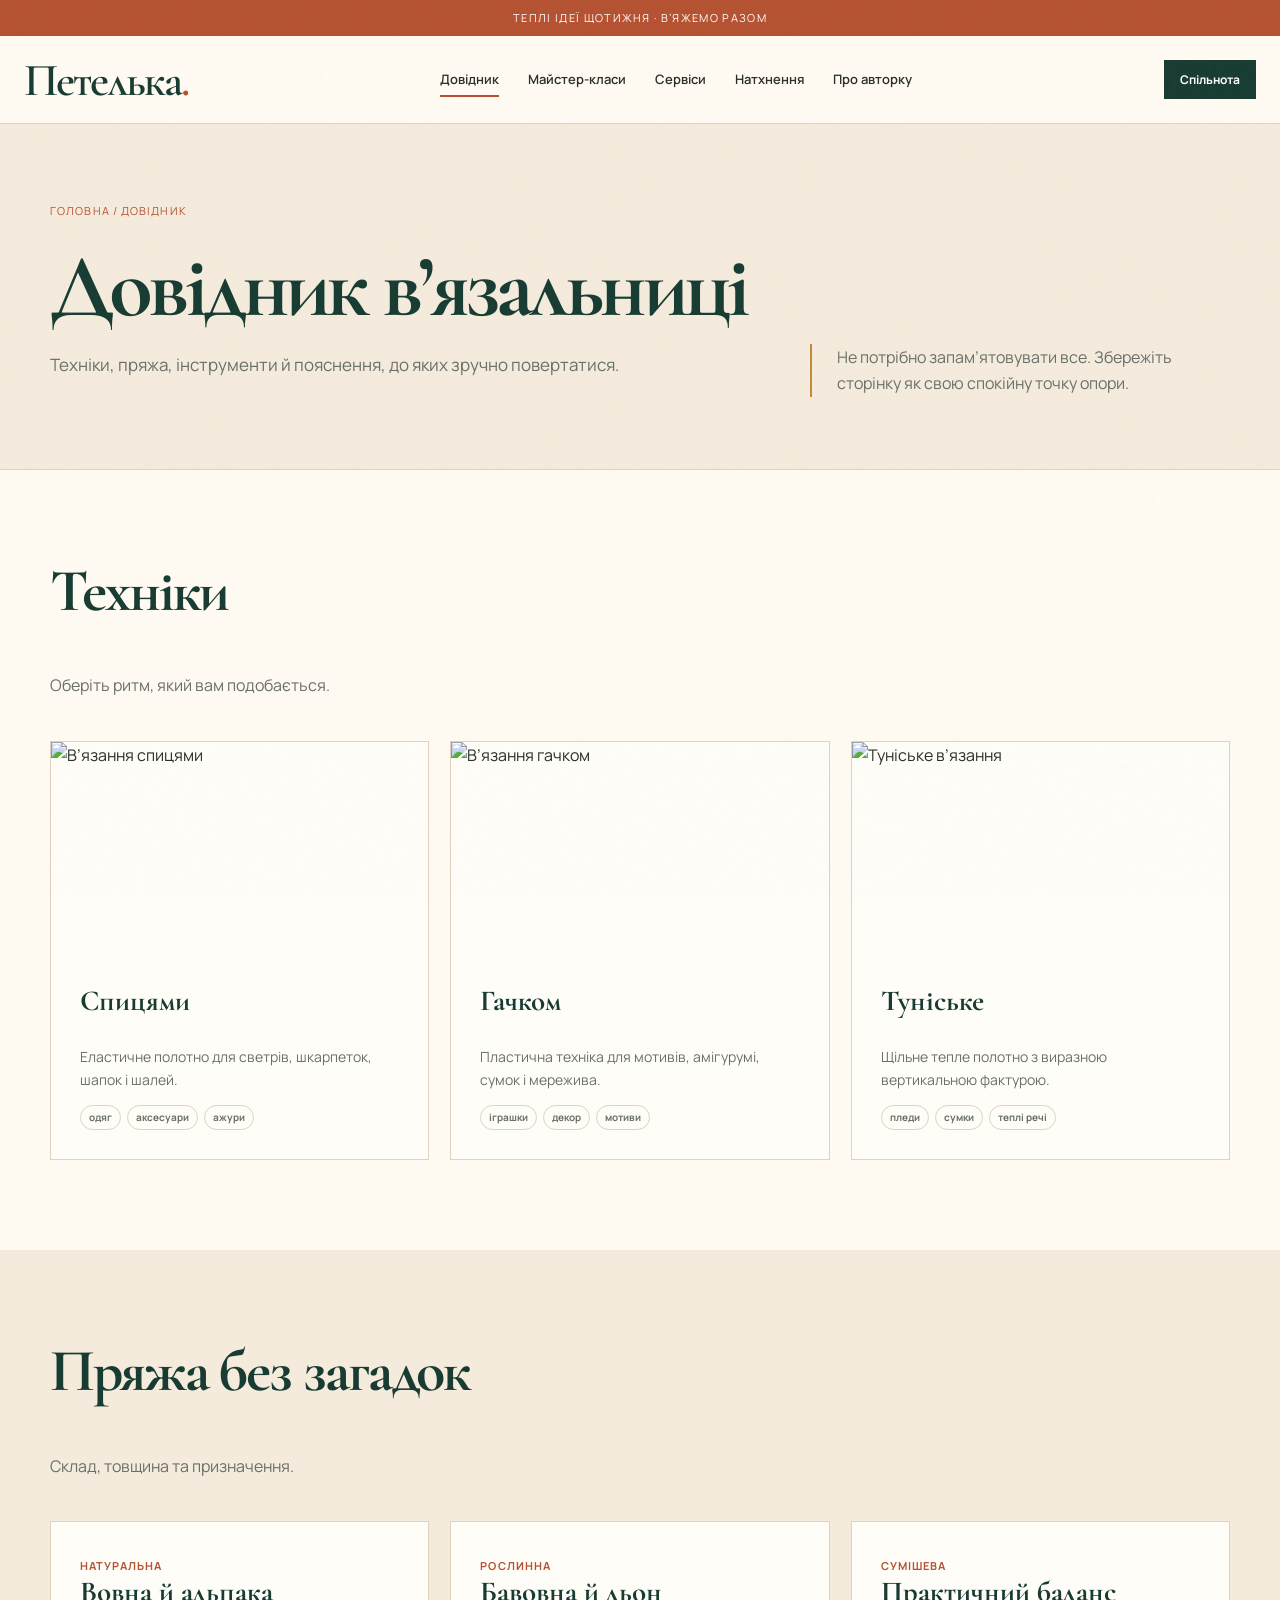
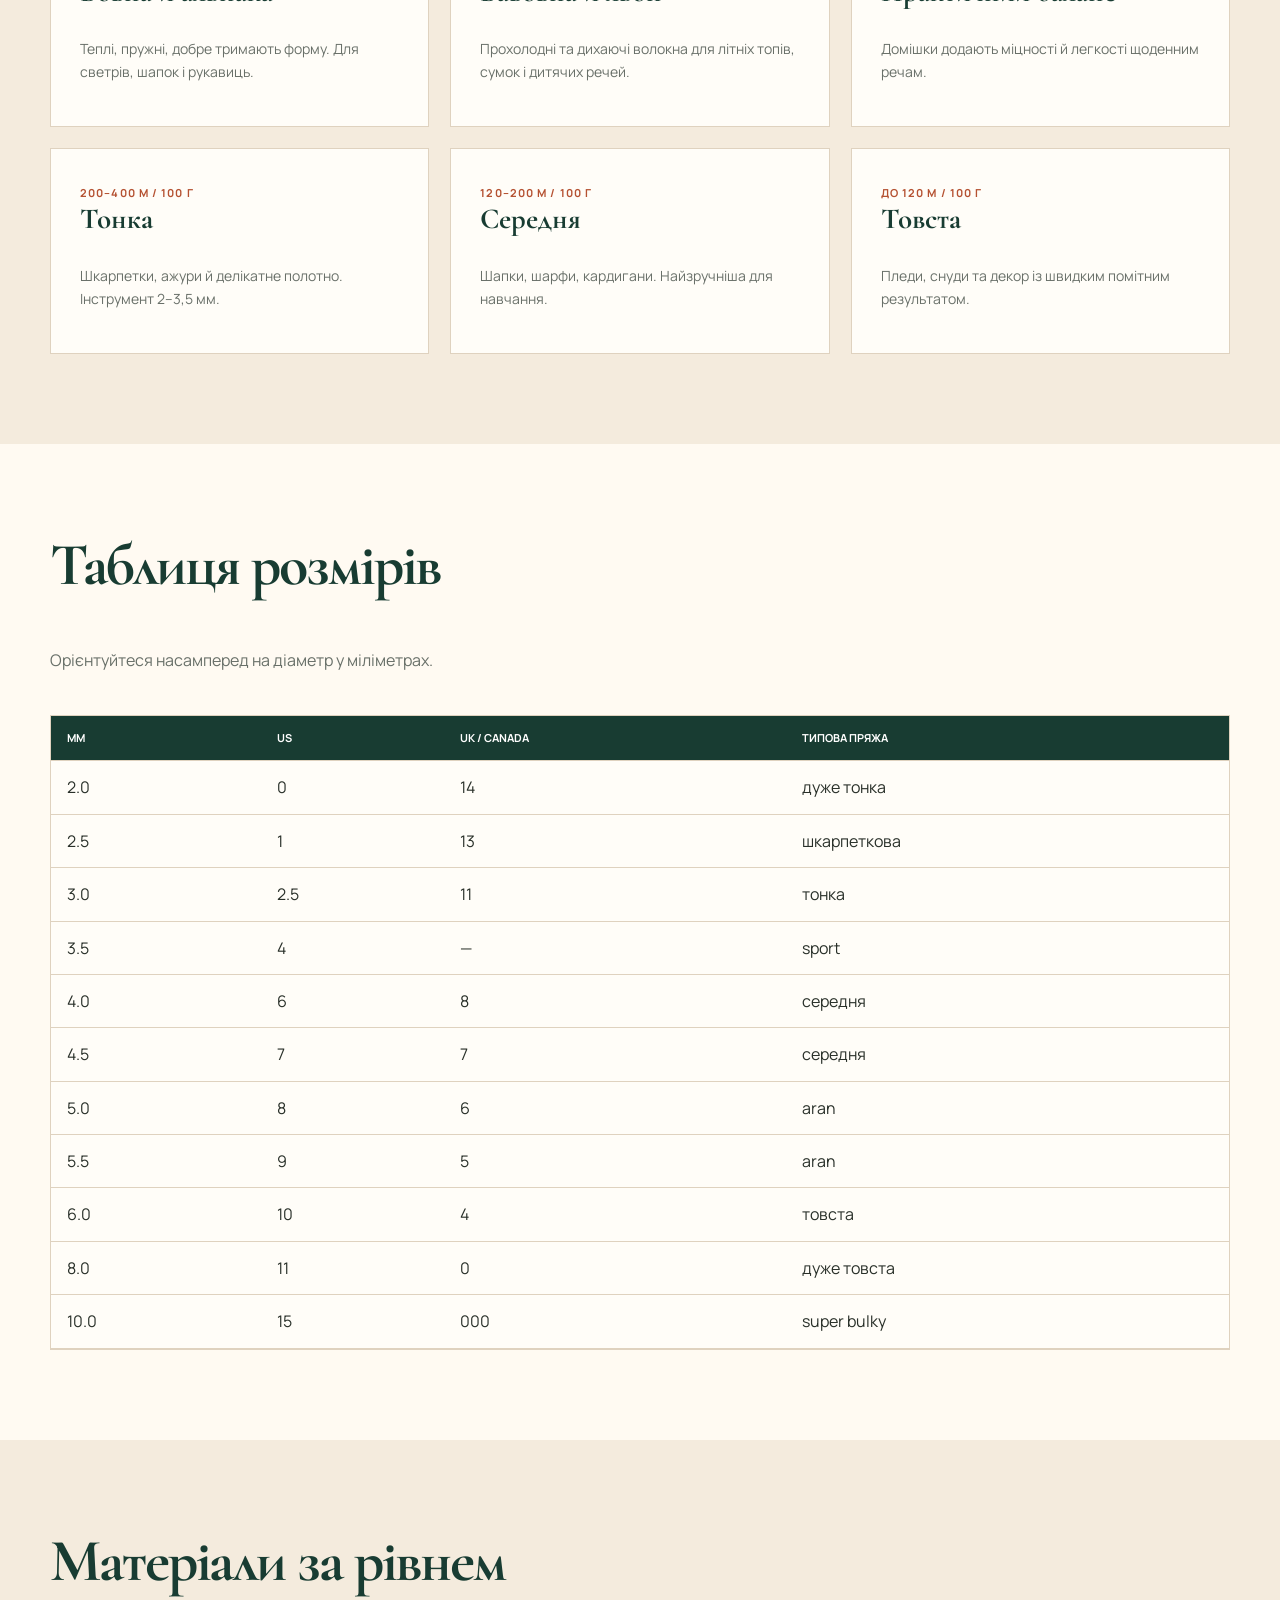
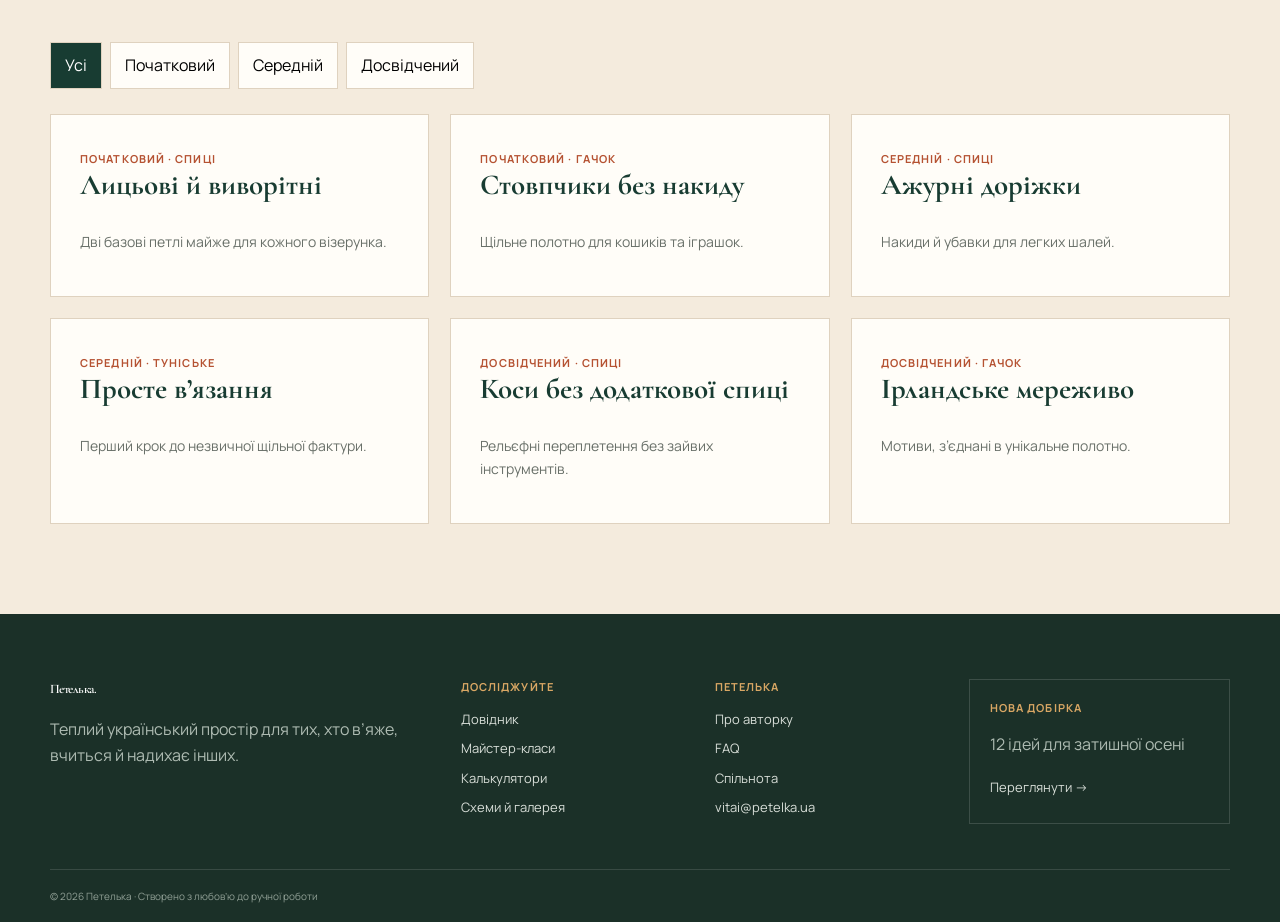
==== dovidnyk.html @ 1c402456 "Add files via upload" ====
<!doctype html><html lang="uk"><head><meta charset="utf-8"><meta name="viewport" content="width=device-width,initial-scale=1"><title>Довідник — Петелька</title><link rel="stylesheet" href="style.css"></head><body><div id="header"></div><main><section class="page-hero"><div class="shell"><div><span class="crumb">Головна / Довідник</span><h1>Довідник в’язальниці</h1><p>Техніки, пряжа, інструменти й пояснення, до яких зручно повертатися.</p></div><div class="aside">Не потрібно запам’ятовувати все. Збережіть сторінку як свою спокійну точку опори.</div></div></section>
<section class="section shell"><div class="heading"><h2>Техніки</h2><p>Оберіть ритм, який вам подобається.</p></div><div class="grid3"><article class="mini"><img class="info-img" src="assets/images/winter.webp" alt="В’язання спицями"><h3>Спицями</h3><p>Еластичне полотно для светрів, шкарпеток, шапок і шалей.</p><div class="tags"><b>одяг</b><b>аксесуари</b><b>ажури</b></div></article><article class="mini"><img class="info-img" src="assets/images/crochet.webp" alt="В’язання гачком"><h3>Гачком</h3><p>Пластична техніка для мотивів, амігурумі, сумок і мережива.</p><div class="tags"><b>іграшки</b><b>декор</b><b>мотиви</b></div></article><article class="mini"><img class="info-img" src="assets/images/tunisian.webp" alt="Туніське в’язання"><h3>Туніське</h3><p>Щільне тепле полотно з виразною вертикальною фактурою.</p><div class="tags"><b>пледи</b><b>сумки</b><b>теплі речі</b></div></article></div></section>
<section class="section alt" id="pryazha"><div class="shell"><div class="heading"><h2>Пряжа без загадок</h2><p>Склад, товщина та призначення.</p></div><div class="grid3"><article class="mini"><span>Натуральна</span><h3>Вовна й альпака</h3><p>Теплі, пружні, добре тримають форму. Для светрів, шапок і рукавиць.</p></article><article class="mini"><span>Рослинна</span><h3>Бавовна й льон</h3><p>Прохолодні та дихаючі волокна для літніх топів, сумок і дитячих речей.</p></article><article class="mini"><span>Сумішева</span><h3>Практичний баланс</h3><p>Домішки додають міцності й легкості щоденним речам.</p></article><article class="mini"><span>200–400 м / 100 г</span><h3>Тонка</h3><p>Шкарпетки, ажури й делікатне полотно. Інструмент 2–3,5 мм.</p></article><article class="mini"><span>120–200 м / 100 г</span><h3>Середня</h3><p>Шапки, шарфи, кардигани. Найзручніша для навчання.</p></article><article class="mini"><span>до 120 м / 100 г</span><h3>Товста</h3><p>Пледи, снуди та декор із швидким помітним результатом.</p></article></div></div></section>
<section class="section shell"><div class="heading"><h2>Таблиця розмірів</h2><p>Орієнтуйтеся насамперед на діаметр у міліметрах.</p></div><div class="data"><table><thead><tr><th>мм</th><th>US</th><th>UK / Canada</th><th>Типова пряжа</th></tr></thead><tbody><tr><td>2.0</td><td>0</td><td>14</td><td>дуже тонка</td></tr><tr><td>2.5</td><td>1</td><td>13</td><td>шкарпеткова</td></tr><tr><td>3.0</td><td>2.5</td><td>11</td><td>тонка</td></tr><tr><td>3.5</td><td>4</td><td>—</td><td>sport</td></tr><tr><td>4.0</td><td>6</td><td>8</td><td>середня</td></tr><tr><td>4.5</td><td>7</td><td>7</td><td>середня</td></tr><tr><td>5.0</td><td>8</td><td>6</td><td>aran</td></tr><tr><td>5.5</td><td>9</td><td>5</td><td>aran</td></tr><tr><td>6.0</td><td>10</td><td>4</td><td>товста</td></tr><tr><td>8.0</td><td>11</td><td>0</td><td>дуже товста</td></tr><tr><td>10.0</td><td>15</td><td>000</td><td>super bulky</td></tr></tbody></table></div></section>
<section class="section alt"><div class="shell"><div class="heading"><h2>Матеріали за рівнем</h2></div><div class="filter"><button class="active" data-filter="Усі">Усі</button><button data-filter="Початковий">Початковий</button><button data-filter="Середній">Середній</button><button data-filter="Досвідчений">Досвідчений</button></div><div class="grid3"><article class="mini" data-level="Початковий"><span>Початковий · Спиці</span><h3>Лицьові й виворітні</h3><p>Дві базові петлі майже для кожного візерунка.</p></article><article class="mini" data-level="Початковий"><span>Початковий · Гачок</span><h3>Стовпчики без накиду</h3><p>Щільне полотно для кошиків та іграшок.</p></article><article class="mini" data-level="Середній"><span>Середній · Спиці</span><h3>Ажурні доріжки</h3><p>Накиди й убавки для легких шалей.</p></article><article class="mini" data-level="Середній"><span>Середній · Туніське</span><h3>Просте в’язання</h3><p>Перший крок до незвичної щільної фактури.</p></article><article class="mini" data-level="Досвідчений"><span>Досвідчений · Спиці</span><h3>Коси без додаткової спиці</h3><p>Рельєфні переплетення без зайвих інструментів.</p></article><article class="mini" data-level="Досвідчений"><span>Досвідчений · Гачок</span><h3>Ірландське мереживо</h3><p>Мотиви, з’єднані в унікальне полотно.</p></article></div></div></section></main><div id="footer"></div><script src="script.js"></script></body></html>
---- style.css ----
@import url('https://fonts.googleapis.com/css2?family=Cormorant+Garamond:wght@500;600&family=Manrope:wght@400;500;600;700&display=swap');
:root{--paper:#f4ebdd;--cream:#fffaf2;--forest:#183c32;--rust:#b55232;--rust2:#913d28;--ochre:#c58a3a;--sage:#7a8b72;--ink:#293029;--muted:#697069;--line:#dfd2bf;--white:#fffdf8;--shadow:0 18px 50px #38271920}*{box-sizing:border-box}html{scroll-behavior:smooth}body{margin:0;background:var(--cream);color:var(--ink);font:16px/1.65 Manrope,sans-serif}body:before{content:"";position:fixed;inset:0;pointer-events:none;z-index:99;opacity:.1;background-image:url("data:image/svg+xml,%3Csvg viewBox='0 0 180 180' xmlns='http://www.w3.org/2000/svg'%3E%3Cfilter id='n'%3E%3CfeTurbulence type='fractalNoise' baseFrequency='.75' numOctaves='3'/%3E%3C/filter%3E%3Crect width='100%25' height='100%25' filter='url(%23n)' opacity='.18'/%3E%3C/svg%3E")}a{color:inherit;text-decoration:none}img{display:block;width:100%;height:100%;object-fit:cover}button,input,select,textarea{font:inherit}.shell{width:min(1180px,calc(100% - 48px));margin:auto}.section{padding:90px 0}.alt{background:var(--paper)}h1,h2,h3{font-family:"Cormorant Garamond",serif;color:var(--forest);line-height:1.05;margin-top:0}h2{font-size:clamp(40px,5vw,60px);letter-spacing:-.035em}h3{font-size:29px}.eyebrow{color:var(--rust);font-size:12px;font-weight:700;letter-spacing:.15em;text-transform:uppercase}.announce{height:36px;background:var(--rust);color:#fff;display:grid;place-items:center;font-size:11px;letter-spacing:.12em;text-transform:uppercase}.site-header{height:88px;position:sticky;top:0;z-index:50;background:#fffaf2ee;border-bottom:1px solid var(--line);backdrop-filter:blur(12px)}.header-in{width:min(1380px,calc(100% - 48px));height:100%;margin:auto;display:flex;align-items:center;justify-content:space-between;gap:30px}.logo{font:600 46px/1 "Cormorant Garamond";color:var(--forest);letter-spacing:-.04em}.logo span{color:var(--rust)}.nav{display:flex;gap:29px;font-size:13px;font-weight:600}.nav a{position:relative;padding:9px 0}.nav a:after{content:"";position:absolute;left:0;bottom:2px;width:0;height:2px;background:var(--rust);transition:.2s}.nav a:hover:after,.nav a.active:after{width:100%}.header-cta{padding:10px 16px;background:var(--forest);color:#fff;font-size:12px;font-weight:700}.menu-btn{display:none;border:0;background:none;font-size:26px;color:var(--forest)}.hero{width:min(1380px,calc(100% - 48px));margin:auto;display:grid;grid-template-columns:39% 1fr;min-height:670px}.hero-copy{padding:76px 52px 60px 24px;display:flex;flex-direction:column;justify-content:center}.hero h1{font-size:clamp(62px,6vw,92px);letter-spacing:-.055em;margin:20px 0 25px}.lead{color:#4f5650;font-size:17px;max-width:460px}.actions{display:flex;align-items:center;gap:25px;margin-top:28px;flex-wrap:wrap}.btn{display:inline-flex;justify-content:center;align-items:center;min-height:54px;padding:13px 24px;background:var(--rust);color:#fff;border:0;font-weight:700;cursor:pointer;transition:.2s}.btn:hover{background:var(--rust2);transform:translateY(-2px)}.btn.light{background:var(--paper);color:var(--forest)}.link{color:var(--rust);font-size:13px;font-weight:700}.hero-img{position:relative;min-height:650px;border-radius:35px 0 35px 35px;overflow:hidden}.hero-img img{transition:.6s}.hero-img:hover img{transform:scale(1.02)}.float-card{position:absolute;left:20px;bottom:25px;background:#fffaf2ed;border-radius:12px;padding:16px 22px;box-shadow:var(--shadow);font-family:"Cormorant Garamond";font-size:24px;color:var(--forest)}.heading{max-width:760px;margin-bottom:42px}.heading.center{text-align:center;margin-inline:auto}.heading.split{max-width:none;display:flex;justify-content:space-between;align-items:end}.heading p{color:var(--muted)}.grid3{display:grid;grid-template-columns:repeat(3,1fr);gap:21px}.path,.card,.mini{background:var(--white);border:1px solid var(--line);padding:29px}.path{min-height:290px;display:flex;flex-direction:column;transition:.25s}.path span,.mini span{font-size:11px;letter-spacing:.1em;color:var(--rust);text-transform:uppercase;font-weight:700}.path h3{margin:48px 0 10px}.path p,.card p,.mini p{color:var(--muted);font-size:14px}.path b{margin-top:auto;color:var(--rust);font-size:12px}.path.dark{background:var(--forest);transform:translateY(-11px)}.path.dark h3,.path.dark p,.path.dark b{color:#fff}.path:hover,.card:hover{transform:translateY(-5px);box-shadow:var(--shadow)}.card{padding:0;overflow:hidden;transition:.25s}.card img{height:280px}.card-body{padding:24px}.card h3{margin:8px 0}.badge{display:inline-block;background:var(--paper);padding:5px 9px;font-size:10px;text-transform:uppercase;letter-spacing:.08em;color:var(--rust)}.season{display:grid;grid-template-columns:1fr 1fr}.season>img{min-height:520px}.season-copy{background:var(--forest);padding:68px;display:flex;flex-direction:column;justify-content:center}.season-copy h2,.season-copy p{color:#fff}.tool-list{border-top:1px solid var(--line)}.tool-list a{display:grid;grid-template-columns:60px 1fr auto;gap:18px;align-items:center;padding:22px 15px;border-bottom:1px solid var(--line)}.tool-list a:hover{background:var(--paper)}.tool-list i{width:50px;height:50px;border:1px solid var(--ochre);border-radius:50%;display:grid;place-items:center;color:var(--rust);font:28px "Cormorant Garamond"}.tool-list h3{font-size:25px;margin:0}.tool-list p{margin:3px 0;color:var(--muted);font-size:13px}.page-hero{background:var(--paper);padding:72px 0;border-bottom:1px solid var(--line)}.page-hero .shell{display:grid;grid-template-columns:1fr .6fr;gap:60px;align-items:end}.crumb{font-size:11px;letter-spacing:.1em;text-transform:uppercase;color:var(--rust)}.page-hero h1{font-size:clamp(58px,7vw,92px);letter-spacing:-.05em;margin:18px 0 10px}.page-hero p{max-width:650px;font-size:17px;color:var(--muted)}.aside{border-left:2px solid var(--ochre);padding-left:25px;color:var(--muted)}.info-img{height:220px;margin:-29px -29px 24px;width:calc(100% + 58px)}.tags{display:flex;gap:6px;flex-wrap:wrap}.tags b{border:1px solid var(--line);border-radius:30px;padding:3px 8px;color:var(--muted);font-size:10px}.filter{display:flex;gap:8px;flex-wrap:wrap;margin-bottom:25px}.filter button{border:1px solid var(--line);background:var(--white);padding:9px 14px;cursor:pointer}.filter button.active{background:var(--forest);color:#fff}.data{overflow-x:auto;border:1px solid var(--line)}table{border-collapse:collapse;width:100%;min-width:620px;background:var(--white)}th,td{padding:13px 16px;border-bottom:1px solid var(--line);text-align:left}th{background:var(--forest);color:#fff;font-size:11px;text-transform:uppercase}.steps article{display:grid;grid-template-columns:52px 1fr;gap:18px;padding:22px 0;border-top:1px solid var(--line)}.steps strong{font:42px "Cormorant Garamond";color:var(--ochre)}.steps h3{font-size:26px;margin:0 0 6px}.steps p{margin:0;color:var(--muted)}.two{display:grid;grid-template-columns:1fr 1fr;gap:25px}.tips article{background:var(--white);border-left:3px solid var(--rust);padding:25px}.tips h3{font-size:25px;margin-bottom:8px}.tips p{margin:0;color:var(--muted)}.service{display:grid;grid-template-columns:.85fr 1.15fr;gap:25px}.panel{padding:30px;border:1px solid var(--line);background:var(--white)}.panel.result{background:var(--forest);color:#fff}.result h3,.result p{color:#fff}.big{font:66px/1 "Cormorant Garamond";color:#f0d0a5;margin:23px 0}.field{display:grid;gap:6px;margin-bottom:16px}.field label{font-size:11px;text-transform:uppercase;letter-spacing:.08em;font-weight:700}.field input,.field select,.field textarea{width:100%;padding:12px;border:1px solid var(--line);background:#fff}.quiz button{display:block;width:100%;text-align:left;padding:12px;margin:7px 0;background:#fff;border:1px solid var(--line);cursor:pointer}.quiz button.selected{background:var(--forest);color:#fff}.gallery{display:grid;grid-template-columns:repeat(12,1fr);grid-auto-rows:160px;gap:14px}.gallery figure{margin:0;overflow:hidden;position:relative}.gallery figure:nth-child(1){grid-column:span 7;grid-row:span 3}.gallery figure:nth-child(2){grid-column:span 5;grid-row:span 2}.gallery figure:nth-child(3){grid-column:span 5;grid-row:span 2}.gallery figure:nth-child(4){grid-column:span 4;grid-row:span 2}.gallery figure:nth-child(5){grid-column:span 8;grid-row:span 2}.gallery figcaption{position:absolute;bottom:12px;left:12px;background:#fffaf2e8;padding:6px 9px;font-size:11px}.download{display:grid;grid-template-columns:55px 1fr auto;gap:16px;align-items:center;padding:18px;border:1px solid var(--line);background:var(--white);margin-bottom:12px}.download i{width:50px;height:50px;background:var(--paper);display:grid;place-items:center;color:var(--rust);font-style:normal;font-weight:700}.download h3{font-size:24px;margin:0}.download p{margin:0;color:var(--muted);font-size:12px}.download b{color:var(--rust);font-size:12px}.portrait{display:grid;grid-template-columns:.8fr 1.2fr;gap:65px;align-items:center}.portrait>img{height:600px}.quote{font:34px/1.2 "Cormorant Garamond";color:var(--forest);border-left:2px solid var(--rust);padding-left:22px}.faq details{padding:19px 4px;border-top:1px solid var(--line)}.faq details:last-child{border-bottom:1px solid var(--line)}.faq summary{cursor:pointer;font:27px "Cormorant Garamond";color:var(--forest)}.faq p{max-width:800px;color:var(--muted)}.community{display:grid;grid-template-columns:1fr 1fr;background:var(--forest)}.community>div,.community>form{padding:55px}.community h2,.community>div p{color:#fff}.community img{height:300px;margin-top:25px}.community form{background:var(--paper)}.success{background:#e4ede5;border-left:3px solid var(--forest);padding:12px;margin-top:14px}.footer{background:#1b3028;color:#d8ded8;padding-top:65px}.footer-grid{display:grid;grid-template-columns:1.4fr .8fr .8fr 1fr;gap:45px}.footer .logo{color:#fff}.footer h3{font:700 11px Manrope;color:#d9a764;text-transform:uppercase;letter-spacing:.1em}.footer a{display:block;padding:4px 0;font-size:13px}.footer p{color:#aebbb2}.footer-note{border:1px solid #ffffff25;padding:20px}.copy{border-top:1px solid #ffffff20;margin-top:45px;padding:18px 0;color:#91a096;font-size:10px}
@media(max-width:900px){.nav,.header-cta{display:none}.menu-btn{display:block}.nav.open{display:grid;position:absolute;right:24px;top:76px;width:250px;padding:18px;background:var(--white);box-shadow:var(--shadow)}.hero{grid-template-columns:1fr}.hero-copy{padding:60px 20px}.grid3{grid-template-columns:repeat(2,1fr)}.service{grid-template-columns:1fr}.footer-grid{grid-template-columns:1fr 1fr}}
@media(max-width:650px){.shell,.hero,.header-in{width:calc(100% - 32px)}.section{padding:60px 0}.hero{width:100%}.hero-copy{padding:48px 24px 32px}.hero h1{font-size:58px}.hero-img{border-radius:0;min-height:430px}.grid3,.two,.season,.page-hero .shell,.portrait,.community{grid-template-columns:1fr}.path.dark{transform:none}.heading.split{display:block}.season-copy{padding:42px 24px}.page-hero{padding:52px 0}.page-hero h1{font-size:56px}.aside{display:none}.gallery{grid-template-columns:1fr;grid-auto-rows:290px}.gallery figure:nth-child(n){grid-column:auto;grid-row:auto}.download{grid-template-columns:50px 1fr}.download b{grid-column:2}.portrait>img{height:450px}.community>div,.community>form{padding:34px 24px}.footer-grid{grid-template-columns:1fr}.actions .btn{width:100%}}
@media(prefers-reduced-motion:reduce){*{scroll-behavior:auto!important;transition:none!important}}
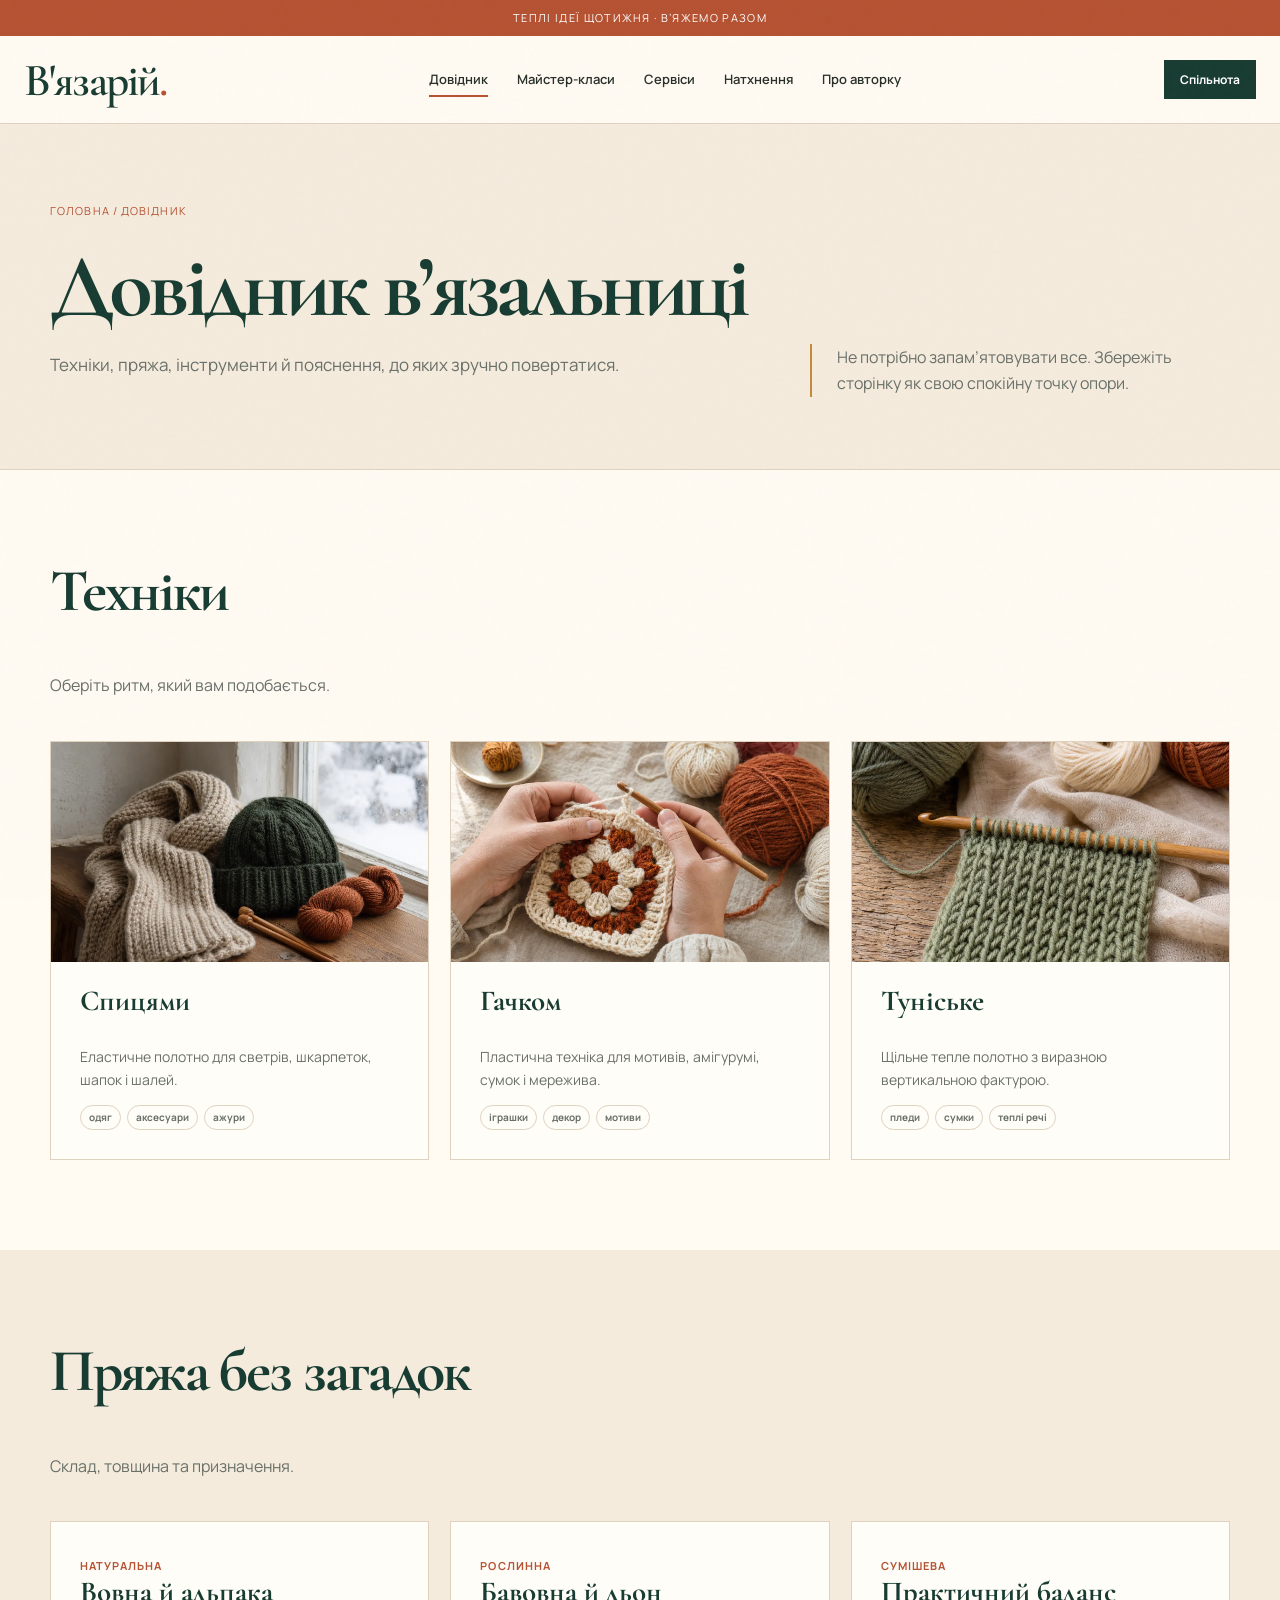
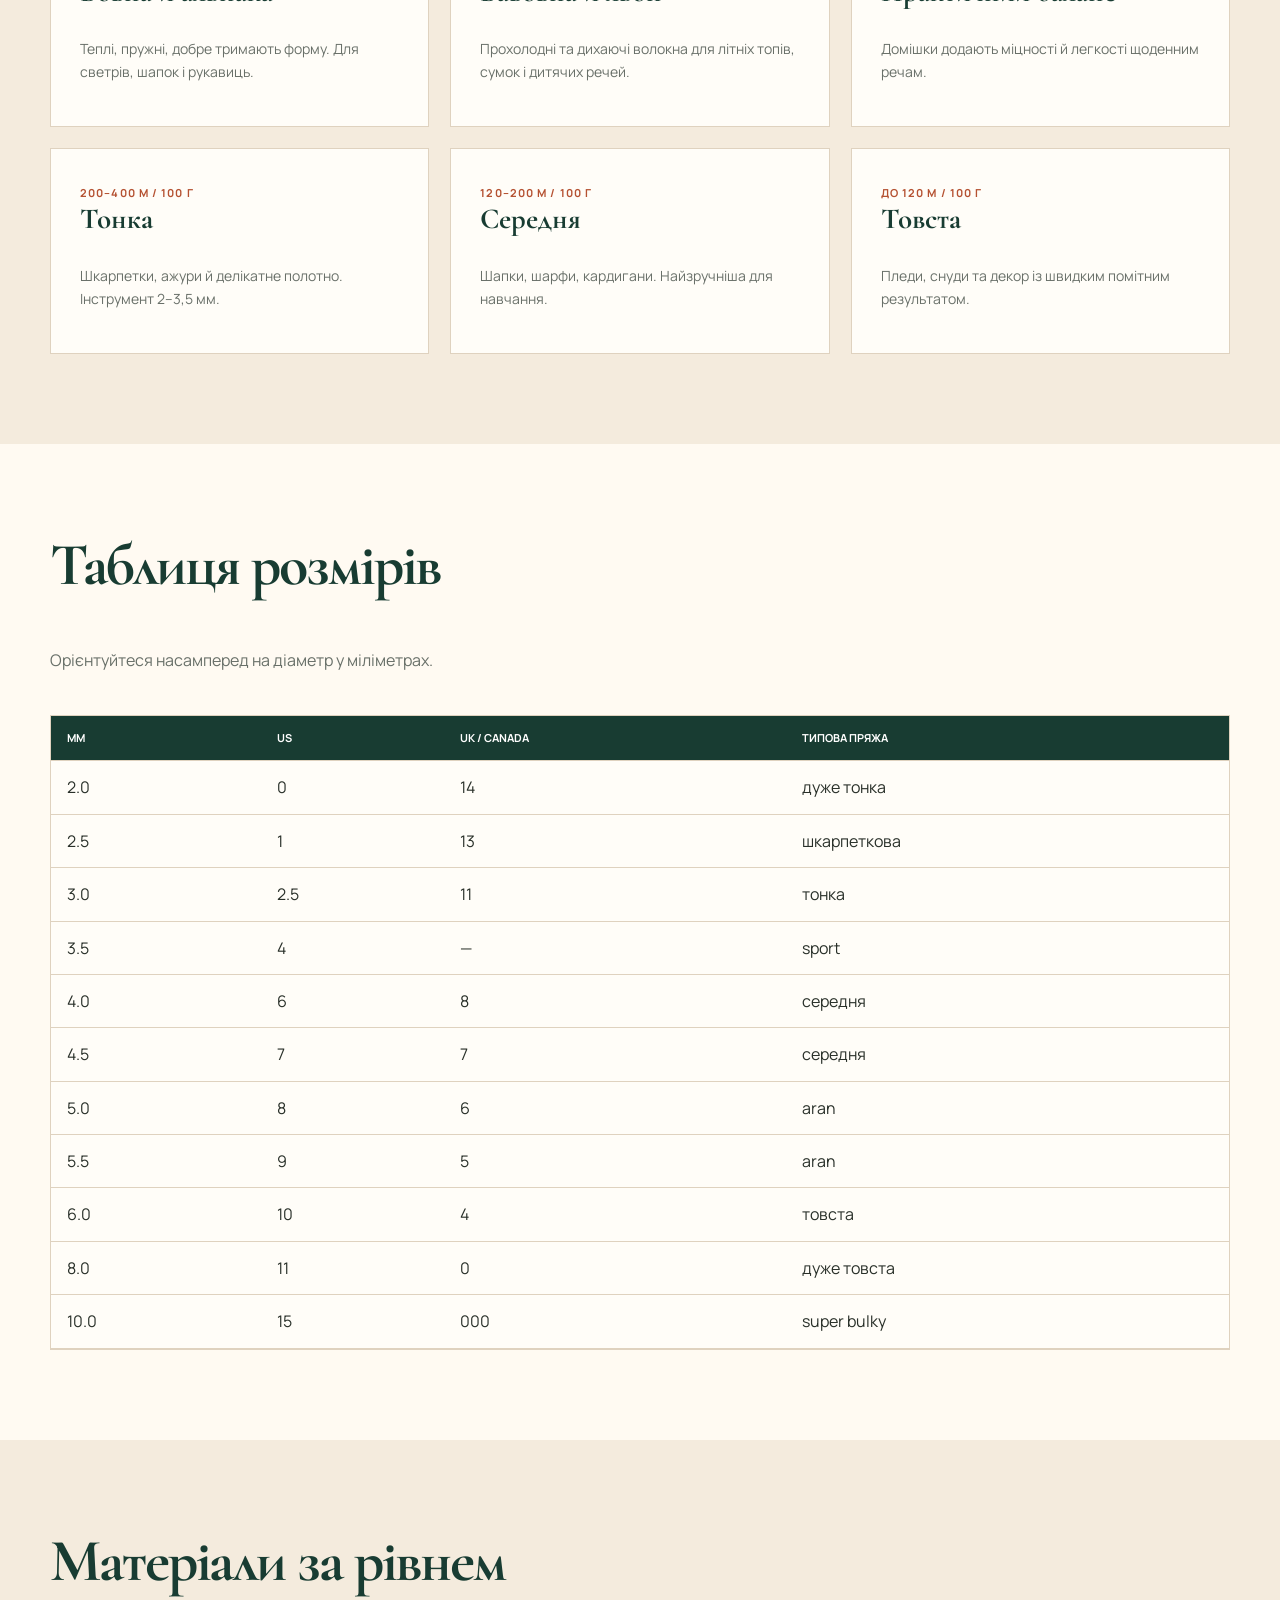
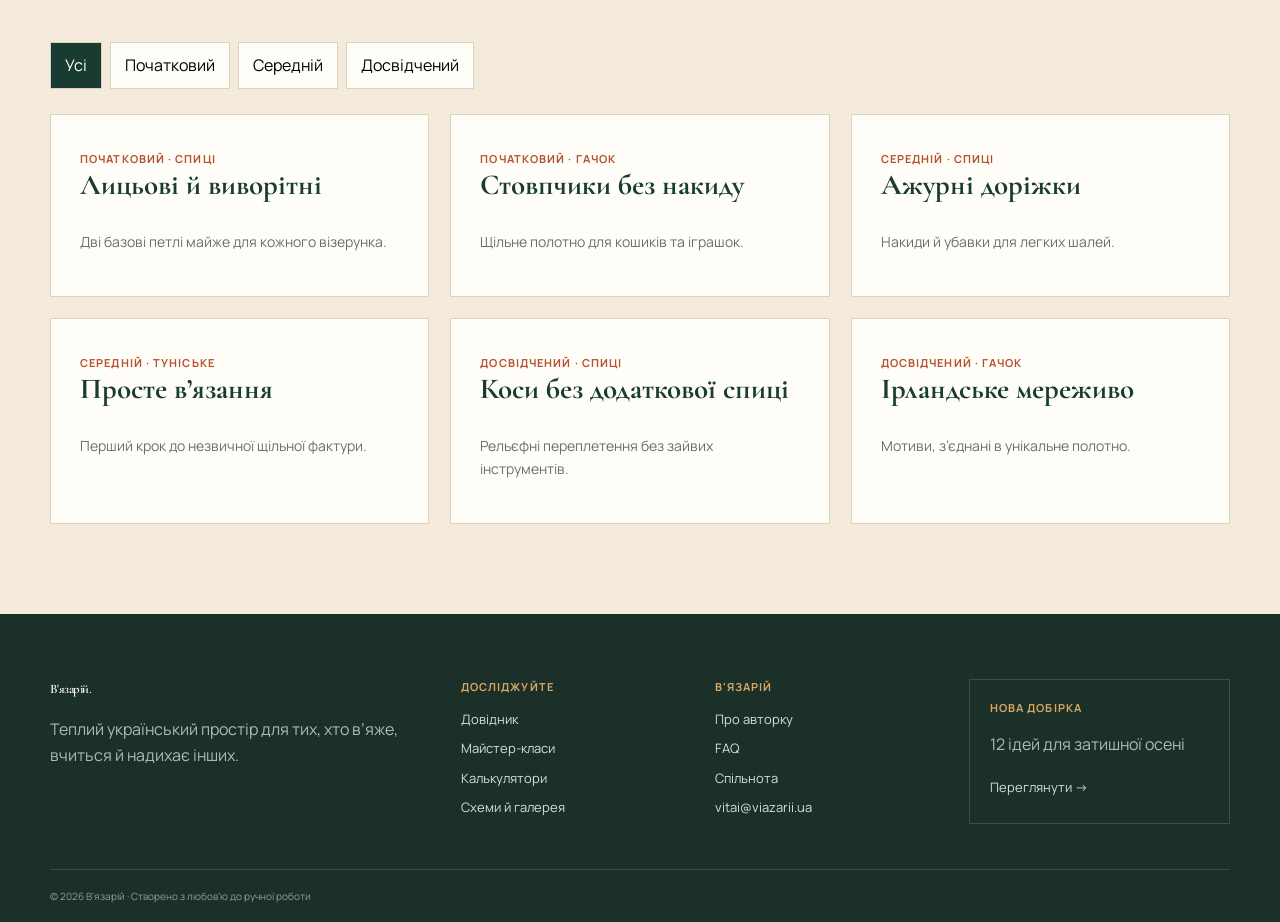
==== commit 959ac7c6: "Add files via upload" ====
--- a/dovidnyk.html
+++ b/dovidnyk.html
@@ -1,4 +1,4 @@
-<!doctype html><html lang="uk"><head><meta charset="utf-8"><meta name="viewport" content="width=device-width,initial-scale=1"><title>Довідник — Петелька</title><link rel="stylesheet" href="style.css"></head><body><div id="header"></div><main><section class="page-hero"><div class="shell"><div><span class="crumb">Головна / Довідник</span><h1>Довідник в’язальниці</h1><p>Техніки, пряжа, інструменти й пояснення, до яких зручно повертатися.</p></div><div class="aside">Не потрібно запам’ятовувати все. Збережіть сторінку як свою спокійну точку опори.</div></div></section>
+<!doctype html><html lang="uk"><head><meta charset="utf-8"><meta name="viewport" content="width=device-width,initial-scale=1"><title>Довідник — В'язарій</title><link rel="stylesheet" href="style.css"></head><body><div id="header"></div><main><section class="page-hero"><div class="shell"><div><span class="crumb">Головна / Довідник</span><h1>Довідник в’язальниці</h1><p>Техніки, пряжа, інструменти й пояснення, до яких зручно повертатися.</p></div><div class="aside">Не потрібно запам’ятовувати все. Збережіть сторінку як свою спокійну точку опори.</div></div></section>
 <section class="section shell"><div class="heading"><h2>Техніки</h2><p>Оберіть ритм, який вам подобається.</p></div><div class="grid3"><article class="mini"><img class="info-img" src="assets/images/winter.webp" alt="В’язання спицями"><h3>Спицями</h3><p>Еластичне полотно для светрів, шкарпеток, шапок і шалей.</p><div class="tags"><b>одяг</b><b>аксесуари</b><b>ажури</b></div></article><article class="mini"><img class="info-img" src="assets/images/crochet.webp" alt="В’язання гачком"><h3>Гачком</h3><p>Пластична техніка для мотивів, амігурумі, сумок і мережива.</p><div class="tags"><b>іграшки</b><b>декор</b><b>мотиви</b></div></article><article class="mini"><img class="info-img" src="assets/images/tunisian.webp" alt="Туніське в’язання"><h3>Туніське</h3><p>Щільне тепле полотно з виразною вертикальною фактурою.</p><div class="tags"><b>пледи</b><b>сумки</b><b>теплі речі</b></div></article></div></section>
 <section class="section alt" id="pryazha"><div class="shell"><div class="heading"><h2>Пряжа без загадок</h2><p>Склад, товщина та призначення.</p></div><div class="grid3"><article class="mini"><span>Натуральна</span><h3>Вовна й альпака</h3><p>Теплі, пружні, добре тримають форму. Для светрів, шапок і рукавиць.</p></article><article class="mini"><span>Рослинна</span><h3>Бавовна й льон</h3><p>Прохолодні та дихаючі волокна для літніх топів, сумок і дитячих речей.</p></article><article class="mini"><span>Сумішева</span><h3>Практичний баланс</h3><p>Домішки додають міцності й легкості щоденним речам.</p></article><article class="mini"><span>200–400 м / 100 г</span><h3>Тонка</h3><p>Шкарпетки, ажури й делікатне полотно. Інструмент 2–3,5 мм.</p></article><article class="mini"><span>120–200 м / 100 г</span><h3>Середня</h3><p>Шапки, шарфи, кардигани. Найзручніша для навчання.</p></article><article class="mini"><span>до 120 м / 100 г</span><h3>Товста</h3><p>Пледи, снуди та декор із швидким помітним результатом.</p></article></div></div></section>
 <section class="section shell"><div class="heading"><h2>Таблиця розмірів</h2><p>Орієнтуйтеся насамперед на діаметр у міліметрах.</p></div><div class="data"><table><thead><tr><th>мм</th><th>US</th><th>UK / Canada</th><th>Типова пряжа</th></tr></thead><tbody><tr><td>2.0</td><td>0</td><td>14</td><td>дуже тонка</td></tr><tr><td>2.5</td><td>1</td><td>13</td><td>шкарпеткова</td></tr><tr><td>3.0</td><td>2.5</td><td>11</td><td>тонка</td></tr><tr><td>3.5</td><td>4</td><td>—</td><td>sport</td></tr><tr><td>4.0</td><td>6</td><td>8</td><td>середня</td></tr><tr><td>4.5</td><td>7</td><td>7</td><td>середня</td></tr><tr><td>5.0</td><td>8</td><td>6</td><td>aran</td></tr><tr><td>5.5</td><td>9</td><td>5</td><td>aran</td></tr><tr><td>6.0</td><td>10</td><td>4</td><td>товста</td></tr><tr><td>8.0</td><td>11</td><td>0</td><td>дуже товста</td></tr><tr><td>10.0</td><td>15</td><td>000</td><td>super bulky</td></tr></tbody></table></div></section>
--- a/style.css
+++ b/style.css
@@ -3,3 +3,102 @@
 @media(max-width:900px){.nav,.header-cta{display:none}.menu-btn{display:block}.nav.open{display:grid;position:absolute;right:24px;top:76px;width:250px;padding:18px;background:var(--white);box-shadow:var(--shadow)}.hero{grid-template-columns:1fr}.hero-copy{padding:60px 20px}.grid3{grid-template-columns:repeat(2,1fr)}.service{grid-template-columns:1fr}.footer-grid{grid-template-columns:1fr 1fr}}
 @media(max-width:650px){.shell,.hero,.header-in{width:calc(100% - 32px)}.section{padding:60px 0}.hero{width:100%}.hero-copy{padding:48px 24px 32px}.hero h1{font-size:58px}.hero-img{border-radius:0;min-height:430px}.grid3,.two,.season,.page-hero .shell,.portrait,.community{grid-template-columns:1fr}.path.dark{transform:none}.heading.split{display:block}.season-copy{padding:42px 24px}.page-hero{padding:52px 0}.page-hero h1{font-size:56px}.aside{display:none}.gallery{grid-template-columns:1fr;grid-auto-rows:290px}.gallery figure:nth-child(n){grid-column:auto;grid-row:auto}.download{grid-template-columns:50px 1fr}.download b{grid-column:2}.portrait>img{height:450px}.community>div,.community>form{padding:34px 24px}.footer-grid{grid-template-columns:1fr}.actions .btn{width:100%}}
 @media(prefers-reduced-motion:reduce){*{scroll-behavior:auto!important;transition:none!important}}
+
+/* Мобільні заголовки-акордеони: текстурна смужка + однотонний вміст. */
+.mobile-section-toggle{display:none}
+.mobile-section-content{display:contents}
+.empty-author-page{min-height:clamp(520px,72vh,900px);background:var(--cream)}
+
+@media(max-width:650px){
+  .logo{font-size:36px}
+
+  /* На телефоні фотографія стає фоном херо-блоку. */
+  .hero{
+    position:relative;
+    isolation:isolate;
+    min-height:610px;
+    background:url("assets/images/hero.webp") 62% center/cover no-repeat;
+    color:#fff;
+  }
+  .hero:before{
+    content:"";
+    position:absolute;
+    inset:0;
+    z-index:-1;
+    background:linear-gradient(90deg,rgba(15,38,31,.90) 0%,rgba(15,38,31,.76) 55%,rgba(15,38,31,.40) 100%);
+  }
+  .hero-copy{
+    min-height:610px;
+    padding:64px 24px 58px;
+    justify-content:center;
+  }
+  .hero h1{color:#fff;text-shadow:0 2px 18px rgba(0,0,0,.28)}
+  .hero .eyebrow{color:#f2c98c}
+  .hero .lead{color:#f6f2ea;max-width:400px;text-shadow:0 1px 12px rgba(0,0,0,.32)}
+  .hero .link{color:#fff;text-decoration:underline;text-underline-offset:5px}
+  .hero-img{display:none}
+
+  .mobile-accordion-section.section{padding:0!important}
+  .mobile-accordion-section.section.shell,
+  .mobile-accordion-section.section>.shell{width:100%;max-width:none}
+  .mobile-section-toggle{
+    width:100%;
+    min-height:82px;
+    display:flex;
+    align-items:center;
+    justify-content:space-between;
+    gap:20px;
+    padding:20px 24px;
+    border:0;
+    border-top:1px solid rgba(85,65,43,.18);
+    border-bottom:1px solid rgba(85,65,43,.18);
+    color:var(--forest);
+    text-align:left;
+    font:600 32px/1.05 "Cormorant Garamond",serif;
+    cursor:pointer;
+    background-color:#eadfce;
+    background-image:
+      repeating-linear-gradient(0deg,rgba(83,62,38,.045) 0 1px,transparent 1px 5px),
+      repeating-linear-gradient(90deg,rgba(255,255,255,.22) 0 1px,transparent 1px 7px),
+      linear-gradient(135deg,#eee4d5,#e2d3bd);
+  }
+  .mobile-section-toggle i{
+    position:relative;
+    flex:0 0 34px;
+    width:34px;
+    height:34px;
+    border:1px solid rgba(24,60,50,.38);
+    border-radius:50%;
+  }
+  .mobile-section-toggle i:before,
+  .mobile-section-toggle i:after{
+    content:"";
+    position:absolute;
+    left:9px;
+    top:15px;
+    width:14px;
+    height:2px;
+    background:var(--forest);
+    transition:transform .25s ease;
+  }
+  .mobile-section-toggle i:after{transform:rotate(90deg)}
+  .mobile-section-toggle[aria-expanded="true"] i:after{transform:rotate(0)}
+  .mobile-section-content{
+    display:block;
+    overflow:hidden;
+    padding:28px 16px 48px;
+    background:var(--cream);
+  }
+  .mobile-accordion-section.is-collapsed .mobile-section-content{display:none}
+  .mobile-original-section-title{display:none!important}
+  .mobile-section-content>.heading{margin-bottom:26px}
+  .mobile-section-content>.heading:empty{display:none}
+  .mobile-section-content .heading.center{text-align:left}
+  .mobile-section-content .heading.split{display:block}
+  .mobile-section-content .grid3,
+  .mobile-section-content .two,
+  .mobile-section-content .service,
+  .mobile-section-content .season{width:100%}
+  .mobile-section-content .season>img{min-height:340px}
+  .mobile-section-content .season-copy{padding:36px 22px}
+}
